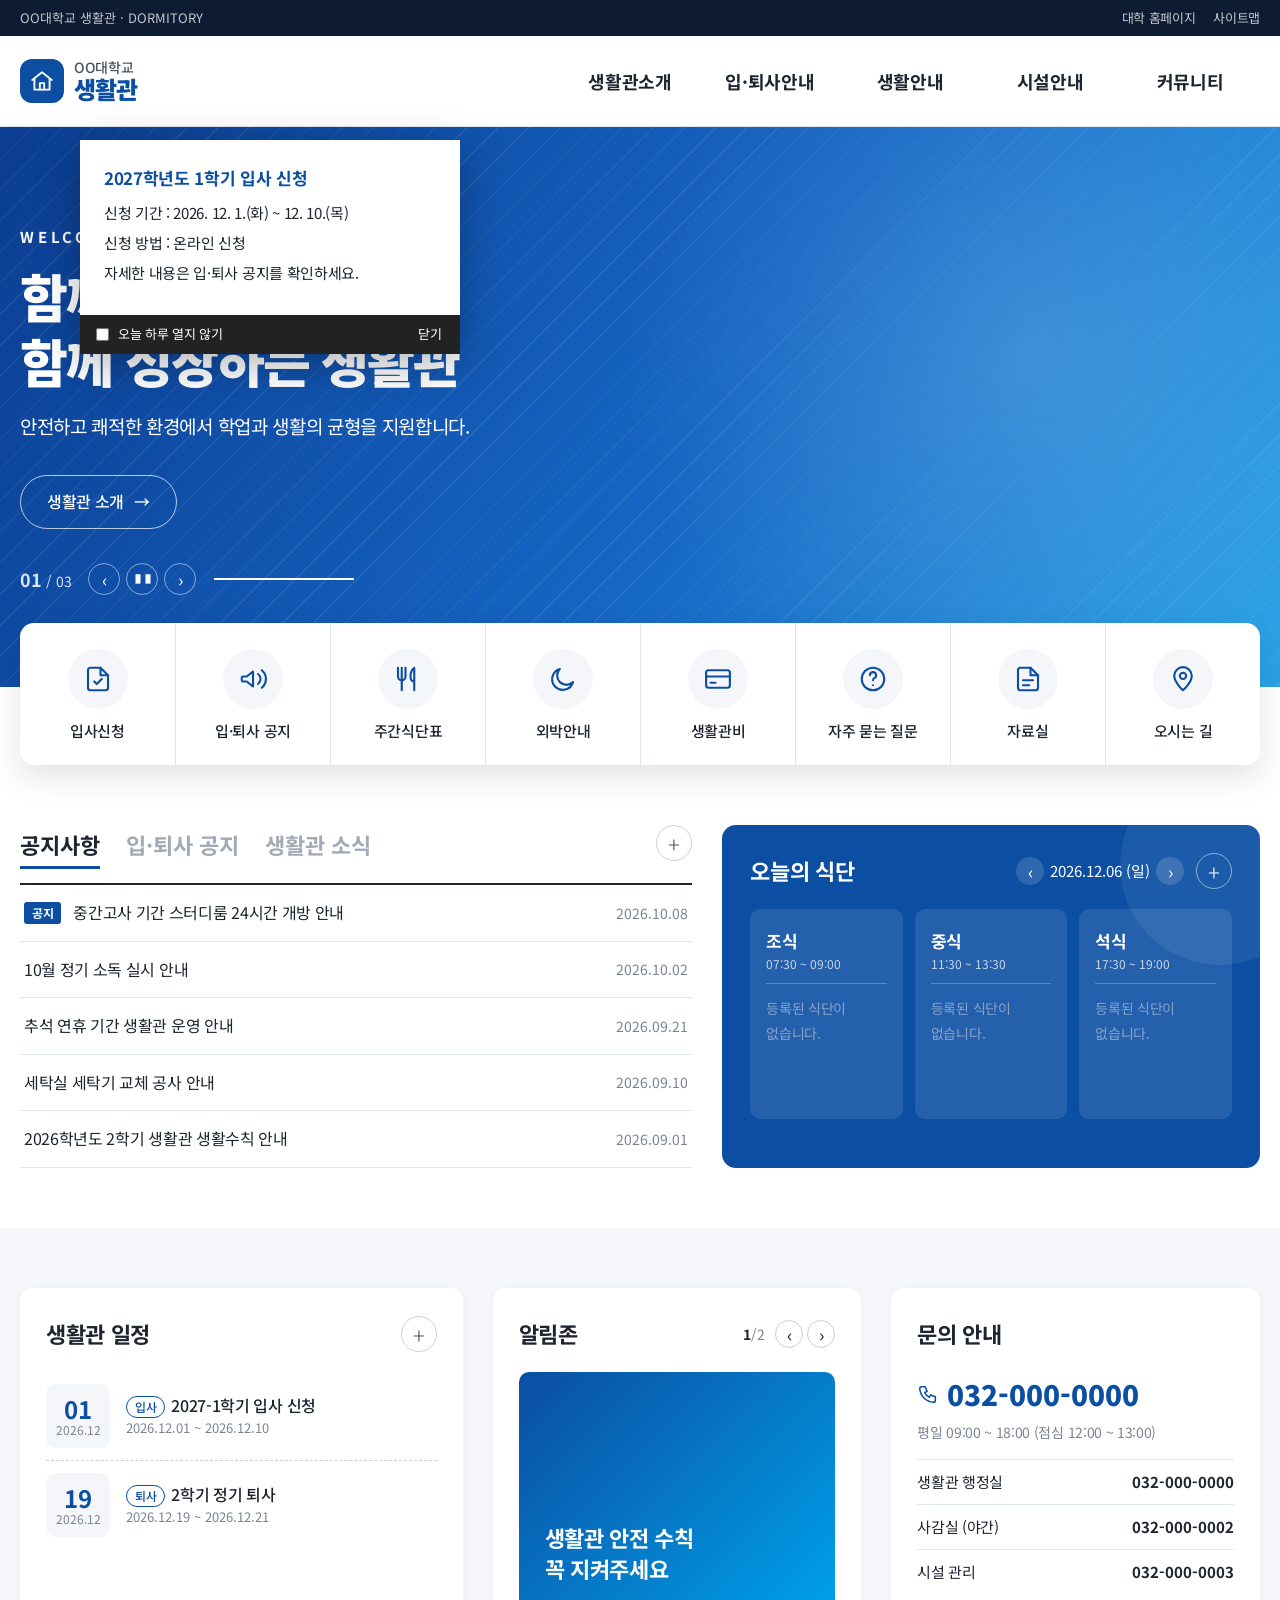
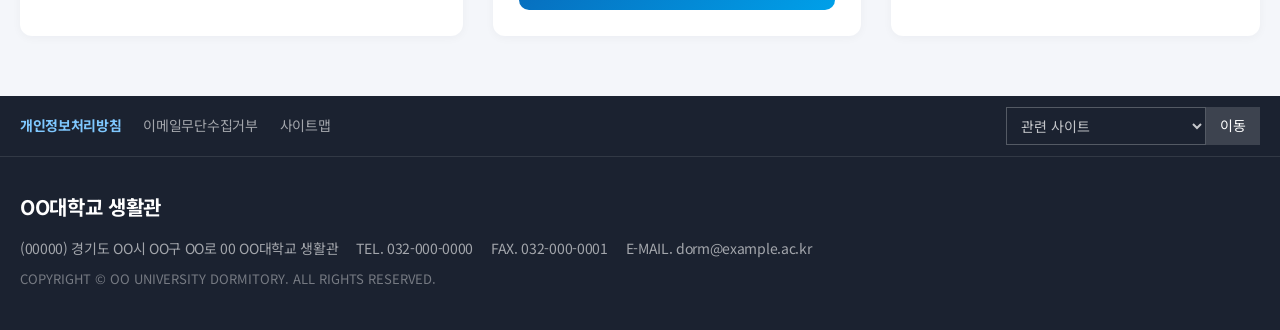
==== index.html @ d6f9c84c "생활관 홈페이지 (공개 화면 + 관리자) 대학 생활관 사이트 형식의 서버 없는 정적 홈페이지입니다. - index.html: GNB 메가메뉴, 메인 비주얼, 퀵메뉴, 게시판 탭, " ====
<!DOCTYPE html>
<html lang="ko">
<head>
<meta charset="UTF-8">
<meta name="viewport" content="width=device-width, initial-scale=1">
<title>생활관</title>
<meta name="description" content="대학교 생활관 홈페이지">
<link rel="preconnect" href="https://fonts.googleapis.com">
<link rel="preconnect" href="https://fonts.gstatic.com" crossorigin>
<link rel="stylesheet" href="https://fonts.googleapis.com/css2?family=Noto+Sans+KR:wght@300;400;500;700;900&display=swap">
<link rel="stylesheet" href="assets/site.css">
</head>
<body>
<a class="skip" href="#content">본문 바로가기</a>
<div id="previewBar" class="preview-bar" hidden>관리자 미리보기 모드입니다. 저장(배포) 전 내용이 표시됩니다.</div>

<header id="header" class="header">
  <div class="topbar">
    <div class="inner">
      <span class="topbar-univ" id="topUniv"></span>
      <ul class="toplinks" id="topLinks"></ul>
    </div>
  </div>
  <div class="hd">
    <div class="inner">
      <h1 class="logo"><a href="#/" id="logo"></a></h1>
      <nav class="gnb" aria-label="주 메뉴"><ul id="gnb"></ul></nav>
      <button class="btn-allmenu" id="btnAllMenu" aria-label="전체메뉴 열기" aria-expanded="false"><span></span><span></span><span></span></button>
    </div>
  </div>
  <div class="gnb-bg"></div>
</header>

<div class="mnav" id="mnav" aria-hidden="true">
  <div class="mnav-panel">
    <div class="mnav-hd"><strong id="mnavTitle"></strong><button class="mnav-close" id="mnavClose" aria-label="전체메뉴 닫기">&times;</button></div>
    <ul class="mnav-list" id="mnavList"></ul>
  </div>
</div>

<main id="content" tabindex="-1"></main>

<footer class="footer">
  <div class="ft-links">
    <div class="inner">
      <ul id="ftLinks"></ul>
      <div class="family">
        <select id="familySel" aria-label="관련 사이트"><option value="">관련 사이트</option></select>
        <button type="button" id="familyGo">이동</button>
      </div>
    </div>
  </div>
  <div class="inner ft-body">
    <div class="ft-logo" id="ftLogo"></div>
    <address id="ftAddr"></address>
    <p class="copy" id="ftCopy"></p>
  </div>
</footer>

<button class="totop" id="toTop" aria-label="맨 위로">TOP</button>
<div id="popups"></div>

<script src="assets/icons.js"></script>
<script src="assets/loader.js"></script>
<script src="assets/site.js"></script>
</body>
</html>
---- assets/site.css ----
/* 생활관 홈페이지 — 공개 화면 스타일 */
:root {
  --primary: #0b4ea2;
  --accent: #00a0e9;
  --ink: #1e2430;
  --ink-2: #4a5263;
  --ink-3: #7b8394;
  --line: #e1e5ec;
  --line-2: #c9cfd9;
  --bg: #ffffff;
  --bg-2: #f4f6fa;
  --navy: #0d1b33;
  --red: #d93b3b;
  --inner: 1280px;
  --hd-h: 90px;
}
* { box-sizing: border-box; }
html { -webkit-text-size-adjust: 100%; }
body {
  margin: 0; background: var(--bg); color: var(--ink);
  font-family: 'Noto Sans KR', 'Malgun Gothic', '맑은 고딕', sans-serif;
  font-size: 16px; line-height: 1.6; letter-spacing: -0.02em; word-break: keep-all;
}
body.noscroll { overflow: hidden; }
a { color: inherit; text-decoration: none; }
button { font: inherit; cursor: pointer; color: inherit; }
img { max-width: 100%; }
ul, ol { margin: 0; padding: 0; list-style: none; }
h1, h2, h3, h4, p { margin: 0; }
.inner { width: 100%; max-width: var(--inner); margin: 0 auto; padding: 0 20px; }
.sr { position: absolute; width: 1px; height: 1px; overflow: hidden; clip: rect(0 0 0 0); white-space: nowrap; }
.skip { position: absolute; left: -9999px; top: 0; z-index: 999; background: var(--navy); color: #fff; padding: 10px 16px; }
.skip:focus { left: 0; }
:focus-visible { outline: 2px solid var(--accent); outline-offset: 2px; }
.preview-bar { position: sticky; top: 0; z-index: 300; background: #ffcc00; color: #222; text-align: center; font-size: 14px; font-weight: 700; padding: 6px; }

/* ---------- Header ---------- */
.header { position: relative; z-index: 100; background: #fff; border-bottom: 1px solid var(--line); }
.topbar { background: var(--navy); color: rgba(255,255,255,.75); font-size: 13px; }
.topbar .inner { display: flex; justify-content: space-between; align-items: center; height: 36px; }
.topbar-univ { letter-spacing: 0; }
.toplinks { display: flex; gap: 18px; }
.toplinks a:hover { color: #fff; }
.hd .inner { display: flex; align-items: center; height: var(--hd-h); }
.logo { flex: 0 0 auto; }
.logo a { display: flex; align-items: center; gap: 10px; }
.logo img { max-height: 52px; display: block; }
.logo-mark { width: 44px; height: 44px; border-radius: 12px; background: var(--primary); color: #fff; display: grid; place-items: center; }
.logo-txt { display: flex; flex-direction: column; line-height: 1.15; }
.logo-txt em { font-style: normal; font-size: 14px; color: var(--ink-2); font-weight: 500; }
.logo-txt strong { font-size: 24px; font-weight: 900; color: var(--primary); letter-spacing: -0.04em; }

.gnb { flex: 1; margin-left: 60px; }
.gnb > ul { display: flex; justify-content: flex-end; }
.gnb > ul > li { position: relative; width: 170px; text-align: center; }
.gnb > ul > li > a { display: block; line-height: var(--hd-h); font-size: 18px; font-weight: 700; position: relative; }
.gnb > ul > li > a::after { content: ''; position: absolute; left: 50%; bottom: -1px; width: 0; height: 3px; background: var(--primary); transition: .25s; transform: translateX(-50%); }
.gnb > ul > li:hover > a, .gnb > ul > li.on > a { color: var(--primary); }
.gnb > ul > li:hover > a::after, .gnb > ul > li.on > a::after { width: 60%; }
.gnb .sub { position: absolute; left: 0; right: 0; top: 100%; padding: 22px 0 28px; display: none; border-left: 1px solid var(--line); }
.gnb > ul > li:first-child .sub { border-left: 0; }
.gnb .sub a { display: block; padding: 6px 10px; font-size: 15px; color: var(--ink-2); }
.gnb .sub a:hover, .gnb .sub a:focus { color: var(--primary); text-decoration: underline; }
.header.open .gnb .sub { display: block; }
.gnb-bg { position: absolute; left: 0; right: 0; top: 100%; height: 0; background: #fff; border-top: 1px solid var(--line); box-shadow: 0 12px 20px rgba(13,27,51,.08); transition: height .2s; overflow: hidden; z-index: -1; }
.header.open .gnb-bg { height: 230px; }
.gnb > ul > li:hover .sub { background: var(--bg-2); }

.btn-allmenu { display: none; margin-left: auto; width: 44px; height: 44px; border: 0; background: none; padding: 10px; }
.btn-allmenu span { display: block; height: 2px; background: var(--ink); margin: 5px 0; border-radius: 2px; }

.mnav { position: fixed; inset: 0; z-index: 200; background: rgba(0,0,0,.5); visibility: hidden; opacity: 0; transition: .2s; }
.mnav.on { visibility: visible; opacity: 1; }
.mnav-panel { position: absolute; right: 0; top: 0; bottom: 0; width: min(86vw, 360px); background: #fff; transform: translateX(100%); transition: transform .25s; overflow-y: auto; }
.mnav.on .mnav-panel { transform: none; }
.mnav-hd { display: flex; justify-content: space-between; align-items: center; height: 60px; padding: 0 16px; background: var(--primary); color: #fff; }
.mnav-close { border: 0; background: none; color: #fff; font-size: 30px; line-height: 1; }
.mnav-top { display: block; width: 100%; text-align: left; border: 0; border-bottom: 1px solid var(--line); background: #fff; padding: 15px 16px; font-weight: 700; font-size: 16px; position: relative; }
.mnav-top::after { content: '+'; position: absolute; right: 16px; color: var(--ink-3); }
.mnav-list > li.on .mnav-top { color: var(--primary); }
.mnav-list > li.on .mnav-top::after { content: '−'; }
.mnav-list ul { display: none; background: var(--bg-2); padding: 8px 0; }
.mnav-list > li.on ul { display: block; }
.mnav-list ul a { display: block; padding: 8px 28px; font-size: 15px; color: var(--ink-2); }

/* ---------- Main visual ---------- */
.mvisual { position: relative; height: 560px; overflow: hidden; background: var(--navy); }
.mv-slide { position: absolute; inset: 0; background-size: cover !important; background-position: center !important; opacity: 0; visibility: hidden; transition: opacity .8s, visibility .8s; }
.mv-slide.on { opacity: 1; visibility: visible; }
.mv-dim { position: absolute; inset: 0; background: linear-gradient(90deg, rgba(0,0,0,.55), rgba(0,0,0,.05)); }
.mv-pattern { position: absolute; inset: 0; opacity: .14;
  background-image: radial-gradient(circle at 80% 40%, #fff 0, transparent 38%), repeating-linear-gradient(135deg, rgba(255,255,255,.6) 0 1px, transparent 1px 22px); }
.mv-text { position: relative; height: 100%; display: flex; flex-direction: column; justify-content: center; color: #fff; padding-bottom: 60px; }
.mv-eyebrow { font-size: 15px; font-weight: 700; letter-spacing: .25em; opacity: .85; margin-bottom: 14px; }
.mv-text h2 { font-size: 52px; font-weight: 900; line-height: 1.25; letter-spacing: -0.04em; }
.mv-sub { margin-top: 18px; font-size: 19px; opacity: .9; }
.mv-btn { display: inline-flex; align-items: center; gap: 10px; align-self: flex-start; margin-top: 34px; padding: 13px 26px; border: 1px solid rgba(255,255,255,.7); border-radius: 30px; font-weight: 500; transition: .2s; }
.mv-btn:hover { background: #fff; color: var(--primary); }
.mv-btn i { font-style: normal; }
.mv-slide.on .mv-text > * { animation: up .9s both; }
.mv-slide.on .mv-text > *:nth-child(2) { animation-delay: .1s; }
.mv-slide.on .mv-text > *:nth-child(3) { animation-delay: .2s; }
.mv-slide.on .mv-text > *:nth-child(4) { animation-delay: .3s; }
@keyframes up { from { opacity: 0; transform: translateY(24px); } to { opacity: 1; transform: none; } }
.mv-ctrl { position: absolute; left: 0; right: 0; bottom: 92px; display: flex; align-items: center; gap: 6px; color: #fff; }
.mv-count { font-size: 14px; margin-right: 10px; opacity: .85; letter-spacing: 0; }
.mv-count b { font-size: 18px; }
.mv-ctrl button { width: 32px; height: 32px; border: 1px solid rgba(255,255,255,.5); background: transparent; color: #fff; border-radius: 50%; font-size: 18px; line-height: 1; display: grid; place-items: center; }
.mv-ctrl .mv-pause { font-size: 10px; }
.mv-ctrl button:hover { background: rgba(255,255,255,.2); }
.mv-bar { width: 140px; height: 2px; background: rgba(255,255,255,.3); margin-left: 12px; overflow: hidden; }
.mv-bar i { display: block; height: 100%; background: #fff; animation: bar 6s linear infinite; }
@keyframes bar { from { width: 0; } to { width: 100%; } }

/* ---------- Quick menu ---------- */
.quick { position: relative; z-index: 5; margin-top: -64px; }
.quick ul { display: grid; grid-template-columns: repeat(8, 1fr); background: #fff; border-radius: 14px; box-shadow: 0 12px 32px rgba(13,27,51,.12); overflow: hidden; }
.quick li + li { border-left: 1px solid var(--line); }
.quick a { display: flex; flex-direction: column; align-items: center; gap: 10px; padding: 26px 8px 22px; transition: .2s; height: 100%; }
.quick .qi { width: 60px; height: 60px; border-radius: 50%; background: var(--bg-2); color: var(--primary); display: grid; place-items: center; transition: .2s; }
.quick .ql { font-size: 15px; font-weight: 500; text-align: center; }
.quick a:hover .qi { background: var(--primary); color: #fff; transform: translateY(-3px); }
.quick a:hover .ql { color: var(--primary); }

/* ---------- Main sections ---------- */
.m-sec { padding: 60px 0; }
.m-sec.alt { background: var(--bg-2); }
.grid-2 { display: grid; grid-template-columns: 1.25fr 1fr; gap: 30px; }
.grid-3 { display: grid; grid-template-columns: 1.2fr 1fr 1fr; gap: 30px; }
.m-box { position: relative; background: #fff; }
.m-sec.alt .m-box { border-radius: 12px; padding: 26px; box-shadow: 0 2px 10px rgba(13,27,51,.04); }
.m-hd { display: flex; align-items: center; gap: 12px; margin-bottom: 18px; min-height: 40px; }
.m-hd h3 { font-size: 22px; font-weight: 700; }
.more { width: 36px; height: 36px; border: 1px solid var(--line-2); border-radius: 50%; display: grid; place-items: center; font-size: 22px; font-weight: 300; color: var(--ink-2); line-height: 1; margin-left: auto; transition: .2s; }
.more:hover { background: var(--primary); color: #fff; border-color: var(--primary); }

.m-tabs { display: flex; gap: 26px; margin-bottom: 18px; min-height: 40px; padding-right: 50px; }
.m-tab { border: 0; background: none; padding: 0; font-size: 22px; font-weight: 700; color: #a3aab6; position: relative; }
.m-tab.on { color: var(--ink); }
.m-tab.on::after { content: ''; position: absolute; left: 0; right: 0; bottom: -4px; height: 3px; background: var(--primary); }
.m-panel { display: none; border-top: 2px solid var(--ink); }
.m-panel.on { display: block; }
.m-panel .more { position: absolute; right: 0; top: 0; }
.m-list li { border-bottom: 1px solid var(--line); }
.m-list a { display: flex; align-items: center; gap: 8px; padding: 15px 4px; }
.m-list .t { flex: 1; min-width: 0; white-space: nowrap; overflow: hidden; text-overflow: ellipsis; }
.m-list a:hover .t { color: var(--primary); text-decoration: underline; }
.m-list .d { color: var(--ink-3); font-size: 14px; letter-spacing: 0; }
.badge { display: inline-block; flex: 0 0 auto; padding: 1px 8px; font-size: 12px; font-weight: 700; color: #fff; background: var(--primary); border-radius: 3px; line-height: 20px; margin-right: 4px; vertical-align: middle; }
.new { display: inline-grid; place-items: center; width: 16px; height: 16px; border-radius: 50%; background: var(--red); color: #fff; font-size: 10px; font-weight: 700; margin-left: 4px; flex: 0 0 auto; }

.m-meal { background: var(--primary); color: #fff; border-radius: 14px; padding: 26px 28px; overflow: hidden; }
.m-meal::before { content: ''; position: absolute; right: -60px; top: -60px; width: 200px; height: 200px; border-radius: 50%; background: rgba(255,255,255,.07); }
.m-meal .more { border-color: rgba(255,255,255,.5); color: #fff; margin-left: 0; }
.m-meal .more:hover { background: #fff; color: var(--primary); }
.meal-nav { display: flex; align-items: center; gap: 6px; margin-left: auto; font-size: 15px; letter-spacing: 0; }
.meal-nav button { width: 28px; height: 28px; border: 0; border-radius: 50%; background: rgba(255,255,255,.15); color: #fff; font-size: 18px; line-height: 1; }
.meal-nav button:hover { background: rgba(255,255,255,.3); }
.meal-cols { display: grid; grid-template-columns: repeat(3, 1fr); gap: 12px; position: relative; }
.meal-col { background: rgba(255,255,255,.1); border-radius: 10px; padding: 18px 16px; min-height: 210px; }
.meal-col h4 { font-size: 17px; padding-bottom: 10px; margin-bottom: 12px; border-bottom: 1px solid rgba(255,255,255,.25); }
.meal-col h4 small { display: block; font-size: 12px; font-weight: 400; opacity: .75; letter-spacing: 0; }
.meal-col p { font-size: 15px; line-height: 1.75; }
.meal-col .none { opacity: .6; font-size: 14px; }

.m-sched ul li { display: flex; gap: 16px; align-items: center; padding: 12px 0; border-bottom: 1px dashed var(--line-2); }
.m-sched ul li:last-child { border-bottom: 0; }
.m-sched .cal { flex: 0 0 64px; height: 64px; border-radius: 10px; background: var(--bg-2); display: flex; flex-direction: column; align-items: center; justify-content: center; line-height: 1.1; color: var(--primary); }
.m-sched .cal b { font-size: 24px; }
.m-sched .cal em { font-style: normal; font-size: 12px; color: var(--ink-3); letter-spacing: 0; }
.m-sched .tx { font-weight: 500; }
.m-sched .tx small { display: block; color: var(--ink-3); font-weight: 400; font-size: 13px; letter-spacing: 0; }
.cat { display: inline-block; font-style: normal; font-size: 12px; color: var(--primary); border: 1px solid var(--primary); border-radius: 20px; padding: 0 8px; margin-right: 6px; line-height: 20px; }

.bn-ctrl { display: flex; align-items: center; gap: 4px; margin-left: auto; font-size: 14px; letter-spacing: 0; }
.bn-num { margin-right: 6px; color: var(--ink-3); }
.bn-num b { color: var(--ink); }
.bn-ctrl button { width: 28px; height: 28px; border: 1px solid var(--line-2); background: #fff; border-radius: 50%; line-height: 1; font-size: 18px; }
.bn-view { position: relative; aspect-ratio: 4 / 3; border-radius: 10px; overflow: hidden; }
.bn { position: absolute; inset: 0; display: none; padding: 26px; color: #fff; }
.bn.on { display: flex; align-items: flex-end; }
.bn-t { font-size: 22px; font-weight: 700; line-height: 1.4; }

.m-contact .big { display: flex; align-items: center; gap: 8px; font-size: 28px; font-weight: 900; color: var(--primary); letter-spacing: 0; }
.m-contact .hours { color: var(--ink-3); font-size: 14px; margin: 4px 0 16px; }
.m-contact ul li { display: flex; justify-content: space-between; padding: 10px 0; border-top: 1px solid var(--line); font-size: 15px; }
.m-contact ul li a { font-weight: 700; letter-spacing: 0; }

.empty { text-align: center; color: var(--ink-3); padding: 50px 0; }
.empty.sm { padding: 30px 0; font-size: 14px; }

/* ---------- Popups ---------- */
.pop { position: absolute; z-index: 150; background: #fff; box-shadow: 0 10px 40px rgba(0,0,0,.3); max-width: calc(100vw - 20px); }
.pop-body { max-height: 70vh; overflow: auto; }
.pop-body img { display: block; width: 100%; }
.pop-html { padding: 24px; font-size: 15px; }
.pop-html p { margin-bottom: 6px; }
.pop-ft { display: flex; justify-content: space-between; align-items: center; background: #222; color: #fff; font-size: 13px; padding: 8px 12px; }
.pop-ft label { display: flex; align-items: center; gap: 6px; cursor: pointer; }
.pop-ft button { border: 0; background: none; color: #fff; font-size: 13px; }

/* ---------- Sub page ---------- */
.svisual { height: 220px; color: #fff; display: flex; align-items: center; position: relative; overflow: hidden;
  background: linear-gradient(110deg, var(--navy) 0%, var(--primary) 70%, var(--accent) 140%); }
.svisual::after { content: ''; position: absolute; inset: 0; opacity: .1; background-image: repeating-linear-gradient(135deg, #fff 0 1px, transparent 1px 22px); }
.svisual .inner { position: relative; z-index: 1; text-align: center; }
.sv-en { font-size: 14px; letter-spacing: .3em; opacity: .75; margin-bottom: 6px; }
.svisual h2 { font-size: 40px; font-weight: 900; }
.sub-wrap { display: flex; gap: 50px; padding-top: 60px; padding-bottom: 100px; }
.lnb { flex: 0 0 240px; }
.lnb h2 { height: 120px; display: flex; align-items: center; justify-content: center; background: var(--primary); color: #fff; font-size: 24px; border-radius: 14px 14px 0 0; }
.lnb ul { border: 1px solid var(--line); border-top: 0; }
.lnb li + li { border-top: 1px solid var(--line); }
.lnb a { display: block; padding: 15px 20px; font-weight: 500; color: var(--ink-2); position: relative; }
.lnb a::after { content: '›'; position: absolute; right: 18px; color: var(--line-2); font-size: 20px; line-height: 1.2; }
.lnb a:hover { color: var(--primary); background: var(--bg-2); }
.lnb li.on a { color: var(--primary); font-weight: 700; background: var(--bg-2); }
.lnb li.on a::after { color: var(--primary); }
.sub-con { flex: 1; min-width: 0; }
.sub-hd { display: flex; align-items: flex-end; flex-wrap: wrap; gap: 10px; padding-bottom: 20px; border-bottom: 1px solid var(--ink); margin-bottom: 40px; }
.sub-hd h3 { font-size: 32px; font-weight: 900; margin-right: auto; }
.crumb { display: flex; align-items: center; gap: 8px; font-size: 14px; color: var(--ink-3); }
.crumb li { display: flex; align-items: center; }
.crumb li + li::before { content: '›'; margin-right: 8px; }
.crumb strong { color: var(--ink); font-weight: 500; }
.sub-tools button { width: 34px; height: 34px; border: 1px solid var(--line); background: #fff; border-radius: 50%; display: grid; place-items: center; color: var(--ink-2); }

/* 본문 콘텐츠 */
.content { font-size: 16px; color: var(--ink-2); }
.content h3 { position: relative; font-size: 22px; color: var(--ink); margin: 40px 0 16px; padding-left: 16px; }
.content h3::before { content: ''; position: absolute; left: 0; top: 7px; width: 6px; height: 18px; border-radius: 3px; background: var(--primary); }
.content > h3:first-child { margin-top: 0; }
.content h4 { font-size: 18px; color: var(--ink); margin: 24px 0 10px; }
.content p { margin-bottom: 12px; }
.content a { color: var(--primary); text-decoration: underline; }
.content ul, .content ol { margin: 0 0 16px; }
.content ul li, .view-body ul li { position: relative; padding-left: 14px; margin-bottom: 6px; }
.content ul li::before, .view-body ul li::before { content: ''; position: absolute; left: 2px; top: 11px; width: 4px; height: 4px; border-radius: 50%; background: var(--primary); }
.content ol:not([class]), .view-body ol { list-style: decimal; padding-left: 22px; }
.content ol.num { counter-reset: n; }
.content ol.num li { counter-increment: n; position: relative; padding-left: 30px; margin-bottom: 8px; }
.content ol.num li::before { content: counter(n); position: absolute; left: 0; top: 2px; width: 22px; height: 22px; border-radius: 50%; background: var(--primary); color: #fff; font-size: 13px; display: grid; place-items: center; }
.content ol.step { display: flex; gap: 12px; flex-wrap: wrap; }
.content ol.step li { flex: 1 1 140px; text-align: center; padding: 22px 10px; border: 1px solid var(--line); border-radius: 12px; background: var(--bg-2); position: relative; }
.content ol.step li strong { display: block; color: var(--primary); font-size: 13px; letter-spacing: .05em; margin-bottom: 4px; }
.content img { height: auto; border-radius: 6px; }
.content iframe { max-width: 100%; border: 0; }
.note { font-size: 14px; color: var(--ink-3); margin-top: 10px; }
.lead { font-size: 24px; color: var(--ink); font-weight: 700; line-height: 1.5; margin-bottom: 26px !important; }
.lead strong { color: var(--primary); }
.greeting .sign { text-align: right; margin-top: 30px; color: var(--ink); }
.greeting .sign strong { font-size: 20px; margin-left: 10px; }

.tbl, .content table, .view-body table { width: 100%; border-collapse: collapse; border-top: 2px solid var(--ink); margin-bottom: 20px; font-size: 15px; }
.tbl th, .tbl td, .content table th, .content table td, .view-body table th, .view-body table td { border-bottom: 1px solid var(--line); padding: 13px 14px; text-align: left; vertical-align: middle; }
.tbl th, .content table th, .view-body table th { background: var(--bg-2); color: var(--ink); font-weight: 500; }
.tbl tbody th { width: 22%; }
.tbl.center th, .tbl.center td, .tbl .c { text-align: center; }
.tbl-scroll { overflow-x: auto; }

.org { display: flex; flex-direction: column; align-items: center; margin: 10px 0 40px; }
.org-box { min-width: 180px; padding: 14px 24px; text-align: center; border-radius: 10px; background: var(--bg-2); border: 1px solid var(--line); font-weight: 700; color: var(--ink); }
.org-box.top { background: var(--primary); color: #fff; border-color: var(--primary); }
.org-box.sm { min-width: 120px; font-weight: 500; }
.org-line { width: 1px; height: 26px; background: var(--line-2); }
.org-row { display: flex; gap: 14px; flex-wrap: wrap; justify-content: center; }
.map-box { padding: 40px 20px; background: var(--bg-2); border-radius: 12px; text-align: center; color: var(--ink-3); margin-bottom: 20px; }
.cards { display: grid; grid-template-columns: repeat(auto-fill, minmax(260px, 1fr)); gap: 20px; }
.card { border: 1px solid var(--line); border-radius: 12px; overflow: hidden; }
.card-img { aspect-ratio: 16/10; background: var(--bg-2) center/cover; }
.card-img.ph { display: grid; place-items: center; color: var(--ink-3); font-weight: 700; }
.card-body { padding: 18px; }
.card-body h4 { margin: 0 0 6px; }

/* 게시판 */
.bbs-search { display: flex; justify-content: flex-end; align-items: center; gap: 6px; margin-bottom: 16px; flex-wrap: wrap; }
.bbs-search .total { margin-right: auto; font-size: 15px; color: var(--ink-2); }
.bbs-search .total b { color: var(--primary); }
.bbs-search select, .bbs-search input { height: 42px; border: 1px solid var(--line-2); padding: 0 12px; font: inherit; font-size: 15px; background: #fff; border-radius: 4px; }
.bbs-search input { width: 240px; }
.bbs-search button { height: 42px; padding: 0 20px; border: 0; background: var(--navy); color: #fff; border-radius: 4px; }
.bbs { width: 100%; border-collapse: collapse; border-top: 2px solid var(--ink); font-size: 15px; table-layout: fixed; }
.bbs th { padding: 14px 8px; border-bottom: 1px solid var(--line-2); font-weight: 500; }
.bbs td { padding: 14px 8px; border-bottom: 1px solid var(--line); text-align: center; color: var(--ink-2); }
.bbs .c-no { width: 80px; } .bbs .c-au { width: 140px; } .bbs .c-dt { width: 120px; } .bbs .c-fi { width: 60px; }
.bbs td.tit { text-align: left; color: var(--ink); }
.bbs td.tit a { display: inline-block; max-width: calc(100% - 26px); white-space: nowrap; overflow: hidden; text-overflow: ellipsis; vertical-align: middle; }
.bbs td.tit a:hover { color: var(--primary); text-decoration: underline; }
.bbs tr.pinned td { background: #f7f9fd; }
.bbs tr.pinned .tit a { font-weight: 700; }
.bbs .dt { letter-spacing: 0; }
.paging { display: flex; justify-content: center; gap: 4px; margin-top: 36px; }
.paging a { min-width: 36px; height: 36px; display: grid; place-items: center; border: 1px solid var(--line); border-radius: 4px; font-size: 14px; color: var(--ink-2); }
.paging a.on { background: var(--primary); border-color: var(--primary); color: #fff; font-weight: 700; }
.paging a:hover:not(.on) { border-color: var(--primary); color: var(--primary); }

.gallery { display: grid; grid-template-columns: repeat(3, 1fr); gap: 24px; }
.gallery a { display: block; }
.g-img { display: grid; place-items: center; aspect-ratio: 4/3; border-radius: 10px; background: var(--bg-2) center/cover no-repeat; color: var(--line-2); margin-bottom: 12px; overflow: hidden; transition: .2s; }
.gallery a:hover .g-img { box-shadow: 0 8px 20px rgba(13,27,51,.15); }
.g-t { display: block; font-weight: 700; white-space: nowrap; overflow: hidden; text-overflow: ellipsis; }
.gallery a:hover .g-t { color: var(--primary); }
.g-d { font-size: 14px; color: var(--ink-3); letter-spacing: 0; }

.faq { border-top: 2px solid var(--ink); }
.faq li { border-bottom: 1px solid var(--line); }
.faq-q { display: flex; align-items: center; gap: 14px; width: 100%; text-align: left; border: 0; background: #fff; padding: 18px 50px 18px 10px; font-size: 16px; font-weight: 500; position: relative; }
.faq-q::after { content: '+'; position: absolute; right: 16px; font-size: 22px; color: var(--ink-3); font-weight: 300; }
.faq li.on .faq-q::after { content: '−'; }
.faq-q b, .faq-a > b { flex: 0 0 32px; height: 32px; border-radius: 50%; display: grid; place-items: center; background: var(--primary); color: #fff; font-size: 15px; }
.faq-a { display: none; gap: 14px; padding: 20px 10px; background: var(--bg-2); color: var(--ink-2); }
.faq-a > b { background: var(--accent); }
.faq-a p:last-child { margin-bottom: 0; }
.faq li.on .faq-a { display: flex; }

.view { border-top: 2px solid var(--ink); }
.view-hd { padding: 22px 10px; border-bottom: 1px solid var(--line); }
.view-hd h4 { font-size: 22px; margin-bottom: 10px; }
.view-hd dl { display: flex; flex-wrap: wrap; gap: 4px 8px; margin: 0; font-size: 14px; color: var(--ink-3); }
.view-hd dt::after { content: ' :'; }
.view-hd dd { margin: 0 16px 0 0; color: var(--ink-2); letter-spacing: 0; }
.files { display: flex; gap: 20px; padding: 14px 10px; background: var(--bg-2); border-bottom: 1px solid var(--line); font-size: 14px; }
.files strong { flex: 0 0 auto; }
.files a { display: inline-flex; align-items: center; gap: 6px; color: var(--ink-2); }
.files a:hover { color: var(--primary); text-decoration: underline; }
.view-body { padding: 36px 10px 50px; min-height: 200px; border-bottom: 1px solid var(--line-2); }
.view-nav { border-bottom: 1px solid var(--line); }
.view-nav li { display: flex; gap: 20px; padding: 14px 10px; font-size: 15px; }
.view-nav li + li { border-top: 1px solid var(--line); }
.view-nav span { flex: 0 0 60px; color: var(--ink-3); }
.view-nav a:hover { color: var(--primary); text-decoration: underline; }
.view-nav em { font-style: normal; color: var(--ink-3); }
.btns { display: flex; justify-content: flex-end; margin-top: 24px; }
.btn { display: inline-block; padding: 11px 34px; background: var(--navy); color: #fff; border-radius: 4px; }

/* 식단·일정 */
.week-nav { display: flex; align-items: center; justify-content: center; gap: 16px; margin-bottom: 24px; position: relative; }
.week-nav strong { font-size: 22px; letter-spacing: 0; }
.week-nav a { width: 36px; height: 36px; border: 1px solid var(--line-2); border-radius: 50%; display: grid; place-items: center; font-size: 20px; }
.week-nav a.this { position: absolute; right: 0; width: auto; height: 36px; padding: 0 16px; border-radius: 4px; font-size: 14px; }
.week-nav a:hover { border-color: var(--primary); color: var(--primary); }
.meal-tbl { min-width: 760px; table-layout: fixed; }
.meal-tbl th, .meal-tbl td { text-align: center !important; font-size: 14px; line-height: 1.7; }
.meal-tbl thead th small, .meal-tbl tbody th small { display: block; font-size: 12px; color: var(--ink-3); font-weight: 400; letter-spacing: 0; }
.meal-tbl tbody th { width: 100px; }
.meal-tbl .today { background: #eef4fd; }
.meal-tbl thead th.today { background: var(--primary); color: #fff; }
.meal-tbl thead th.today small { color: rgba(255,255,255,.8); }
.sun { color: var(--red); } .sat { color: #2266cc; }
.none { color: var(--line-2); }
.calendar { width: 100%; border-collapse: collapse; table-layout: fixed; border-top: 2px solid var(--ink); }
.calendar th { padding: 10px; border-bottom: 1px solid var(--line-2); font-weight: 500; }
.calendar td { height: 104px; vertical-align: top; border: 1px solid var(--line); padding: 6px; font-size: 13px; }
.calendar td.out { background: #fafbfc; color: var(--line-2); }
.calendar td.today { background: #eef4fd; }
.calendar td.today .dn { background: var(--primary); color: #fff; border-radius: 50%; width: 24px; height: 24px; display: grid; place-items: center; }
.calendar .dn { display: block; font-weight: 700; margin-bottom: 4px; letter-spacing: 0; }
.calendar .ev { display: block; background: var(--primary); color: #fff; border-radius: 3px; padding: 1px 6px; margin-bottom: 3px; font-size: 12px; white-space: nowrap; overflow: hidden; text-overflow: ellipsis; }
.h-sub { font-size: 20px; margin: 40px 0 14px; }
.sched-list { border-top: 2px solid var(--ink); }
.sched-list li { display: flex; align-items: center; gap: 14px; padding: 14px 10px; border-bottom: 1px solid var(--line); }
.sched-list .dt { flex: 0 0 210px; color: var(--primary); font-weight: 700; letter-spacing: 0; }

.sitemap { display: grid; grid-template-columns: repeat(auto-fill, minmax(200px, 1fr)); gap: 24px; }
.sm-col h4 { background: var(--primary); color: #fff; padding: 14px 18px; border-radius: 8px 8px 0 0; }
.sm-col ul { border: 1px solid var(--line); border-top: 0; padding: 12px 18px; }
.sm-col a { display: block; padding: 6px 0; color: var(--ink-2); }
.sm-col a:hover { color: var(--primary); }

/* ---------- Footer ---------- */
.footer { background: #1b2230; color: rgba(255,255,255,.6); font-size: 14px; }
.ft-links { border-bottom: 1px solid rgba(255,255,255,.1); }
.ft-links .inner { display: flex; align-items: center; justify-content: space-between; min-height: 60px; flex-wrap: wrap; gap: 10px; }
.ft-links ul { display: flex; flex-wrap: wrap; gap: 0 22px; }
.ft-links li.strong a { color: #7fc8ff; font-weight: 700; }
.ft-links a:hover { color: #fff; }
.family { display: flex; }
.family select { height: 38px; min-width: 200px; background: transparent; color: rgba(255,255,255,.75); border: 1px solid rgba(255,255,255,.25); padding: 0 10px; font: inherit; font-size: 14px; }
.family select option { color: #222; }
.family button { height: 38px; border: 0; background: rgba(255,255,255,.15); color: #fff; padding: 0 14px; }
.ft-body { padding-top: 34px; padding-bottom: 40px; }
.ft-logo { color: #fff; font-size: 20px; margin-bottom: 14px; }
.footer address { font-style: normal; display: flex; flex-wrap: wrap; gap: 4px 18px; }
.copy { margin-top: 10px; font-size: 13px; color: rgba(255,255,255,.4); letter-spacing: 0; }

.totop { position: fixed; right: 24px; bottom: 24px; z-index: 90; width: 54px; height: 54px; border-radius: 50%; border: 0; background: var(--primary); color: #fff; font-size: 12px; font-weight: 700; box-shadow: 0 6px 16px rgba(0,0,0,.2); opacity: 0; visibility: hidden; transition: .2s; }
.totop.on { opacity: 1; visibility: visible; }

/* ---------- Responsive ---------- */
@media (max-width: 1280px) {
  .gnb > ul > li { width: 140px; }
  .gnb { margin-left: 30px; }
}
@media (max-width: 1100px) {
  :root { --hd-h: 70px; }
  .gnb, .gnb-bg { display: none; }
  .btn-allmenu { display: block; }
  .logo-txt strong { font-size: 20px; }
  .logo-mark { width: 38px; height: 38px; }
  .quick ul { grid-template-columns: repeat(4, 1fr); }
  .quick li:nth-child(4n+1) { border-left: 0; }
  .quick li:nth-child(n+5) { border-top: 1px solid var(--line); }
  .grid-2, .grid-3 { grid-template-columns: 1fr 1fr; }
  .grid-2 > * { grid-column: span 2; }
  .grid-3 > .m-sched { grid-column: span 2; }
  .lnb { display: none; }
  .sub-wrap { padding-top: 40px; }
  .gallery { grid-template-columns: repeat(2, 1fr); }
}
@media (max-width: 768px) {
  body { font-size: 15px; }
  .inner { padding: 0 16px; }
  .topbar-univ { display: none; }
  .topbar .inner { justify-content: flex-end; }
  .mvisual { height: 440px; }
  .mv-text h2 { font-size: 32px; }
  .mv-sub { font-size: 16px; }
  .mv-text { padding-bottom: 120px; }
  .mv-eyebrow { font-size: 12px; margin-bottom: 8px; }
  .mv-btn { margin-top: 20px; padding: 10px 20px; font-size: 14px; }
  .mv-ctrl { bottom: 60px; }
  .mv-bar { display: none; }
  .quick { margin-top: -44px; }
  .quick a { padding: 18px 4px 16px; gap: 8px; }
  .quick .qi { width: 46px; height: 46px; }
  .quick .qi svg { width: 24px; height: 24px; }
  .quick .ql { font-size: 13px; }
  .m-sec { padding: 40px 0; }
  .grid-3 { grid-template-columns: 1fr; }
  .grid-3 > * { grid-column: auto !important; }
  .m-tabs { gap: 16px; }
  .m-tab, .m-hd h3 { font-size: 18px; }
  .meal-cols { grid-template-columns: 1fr; }
  .meal-col { min-height: 0; }
  .meal-col p { font-size: 14px; }
  .m-meal { padding: 22px 18px; }
  .m-meal .m-hd { flex-wrap: wrap; }
  .svisual { height: 150px; }
  .svisual h2 { font-size: 28px; }
  .sub-hd h3 { font-size: 24px; width: 100%; }
  .sub-hd { margin-bottom: 26px; }
  .sub-tools { display: none; }
  .sub-wrap { padding-bottom: 60px; }
  .bbs-search input { width: auto; flex: 1; min-width: 0; }
  .bbs-search .total { width: 100%; }
  .bbs .c-no, .bbs .c-au, .bbs .c-fi, .bbs td.no, .bbs td.au, .bbs td.fi, .bbs th:nth-child(1), .bbs th:nth-child(3), .bbs th:nth-child(5) { display: none; }
  .bbs .c-dt { width: 96px; }
  .gallery { grid-template-columns: 1fr 1fr; gap: 14px; }
  .lead { font-size: 19px; }
  .calendar td { height: 70px; padding: 3px; }
  .calendar .ev { font-size: 0; height: 6px; padding: 0; }
  .sched-list li { flex-wrap: wrap; gap: 4px 10px; }
  .sched-list .dt { flex-basis: 100%; }
  .week-nav a.this { position: static; }
  .pop { left: 10px !important; right: 10px; top: 80px !important; width: auto !important; }
  .family { width: 100%; }
  .family select { flex: 1; }
  .ft-links .inner { padding-top: 14px; padding-bottom: 14px; }
  .totop { right: 14px; bottom: 14px; width: 46px; height: 46px; }
}
@media print {
  .header, .footer, .lnb, .svisual, .totop, .sub-tools, #popups, .mnav { display: none !important; }
  .sub-wrap { padding: 0; }
}
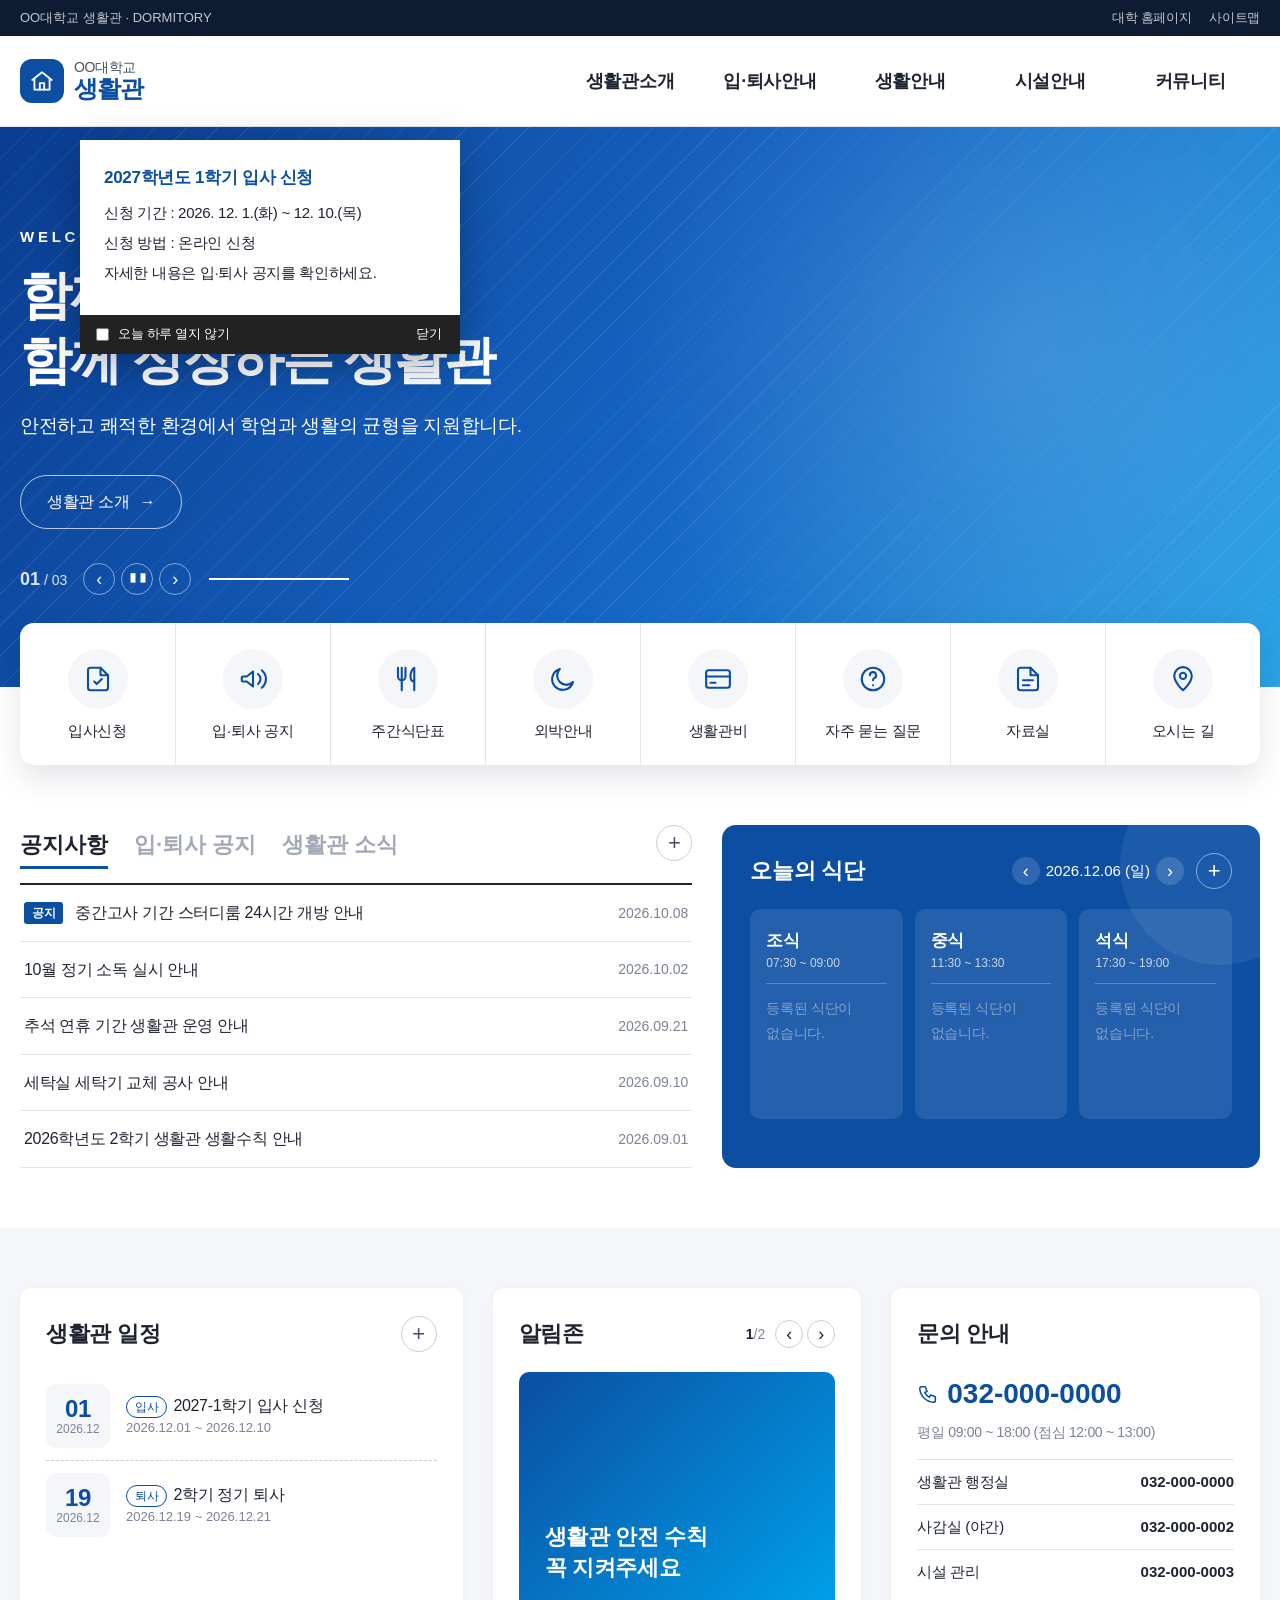
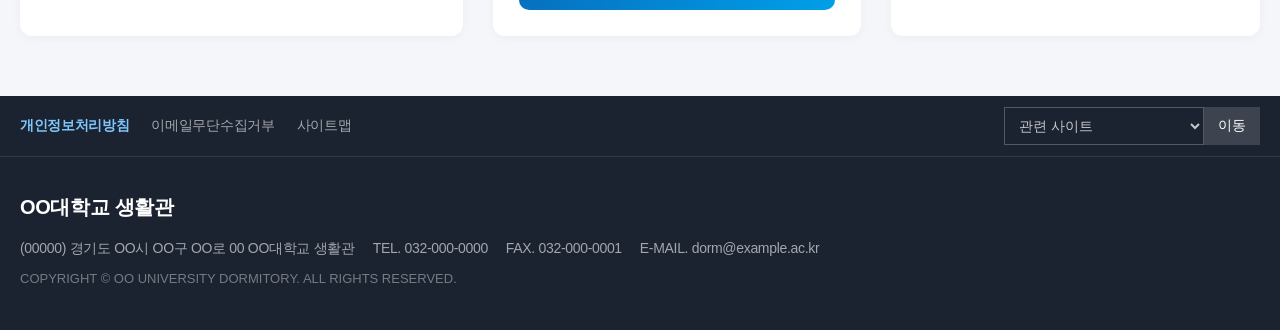
==== commit 1cc9dffa: "관리자 잠금과 보안 보완 - 관리자 암호 잠금: PBKDF2(31만 회) 해시만 data/admin.js에 저장(공개 화면은   읽지 않음), 처음 열 때 암호 설정, 30분 자동" ====
--- a/index.html
+++ b/index.html
@@ -3,6 +3,8 @@
 <head>
 <meta charset="UTF-8">
 <meta name="viewport" content="width=device-width, initial-scale=1">
+<meta http-equiv="Content-Security-Policy" content="default-src 'self'; script-src 'self'; style-src 'self' 'unsafe-inline' https://fonts.googleapis.com; font-src https://fonts.gstatic.com; img-src 'self' data: https:; frame-src https://www.youtube.com https://youtube.com https://www.youtube-nocookie.com https://www.google.com https://maps.google.com https://map.naver.com https://m.map.naver.com https://tv.naver.com https://map.kakao.com https://tv.kakao.com https://play-tv.kakao.com; connect-src 'self'; object-src 'none'; base-uri 'self'; form-action 'self'">
+<meta name="referrer" content="strict-origin-when-cross-origin">
 <title>생활관</title>
 <meta name="description" content="대학교 생활관 홈페이지">
 <link rel="preconnect" href="https://fonts.googleapis.com">
@@ -60,6 +62,7 @@
 <button class="totop" id="toTop" aria-label="맨 위로">TOP</button>
 <div id="popups"></div>
 
+<script src="assets/sanitize.js"></script>
 <script src="assets/icons.js"></script>
 <script src="assets/loader.js"></script>
 <script src="assets/site.js"></script>
